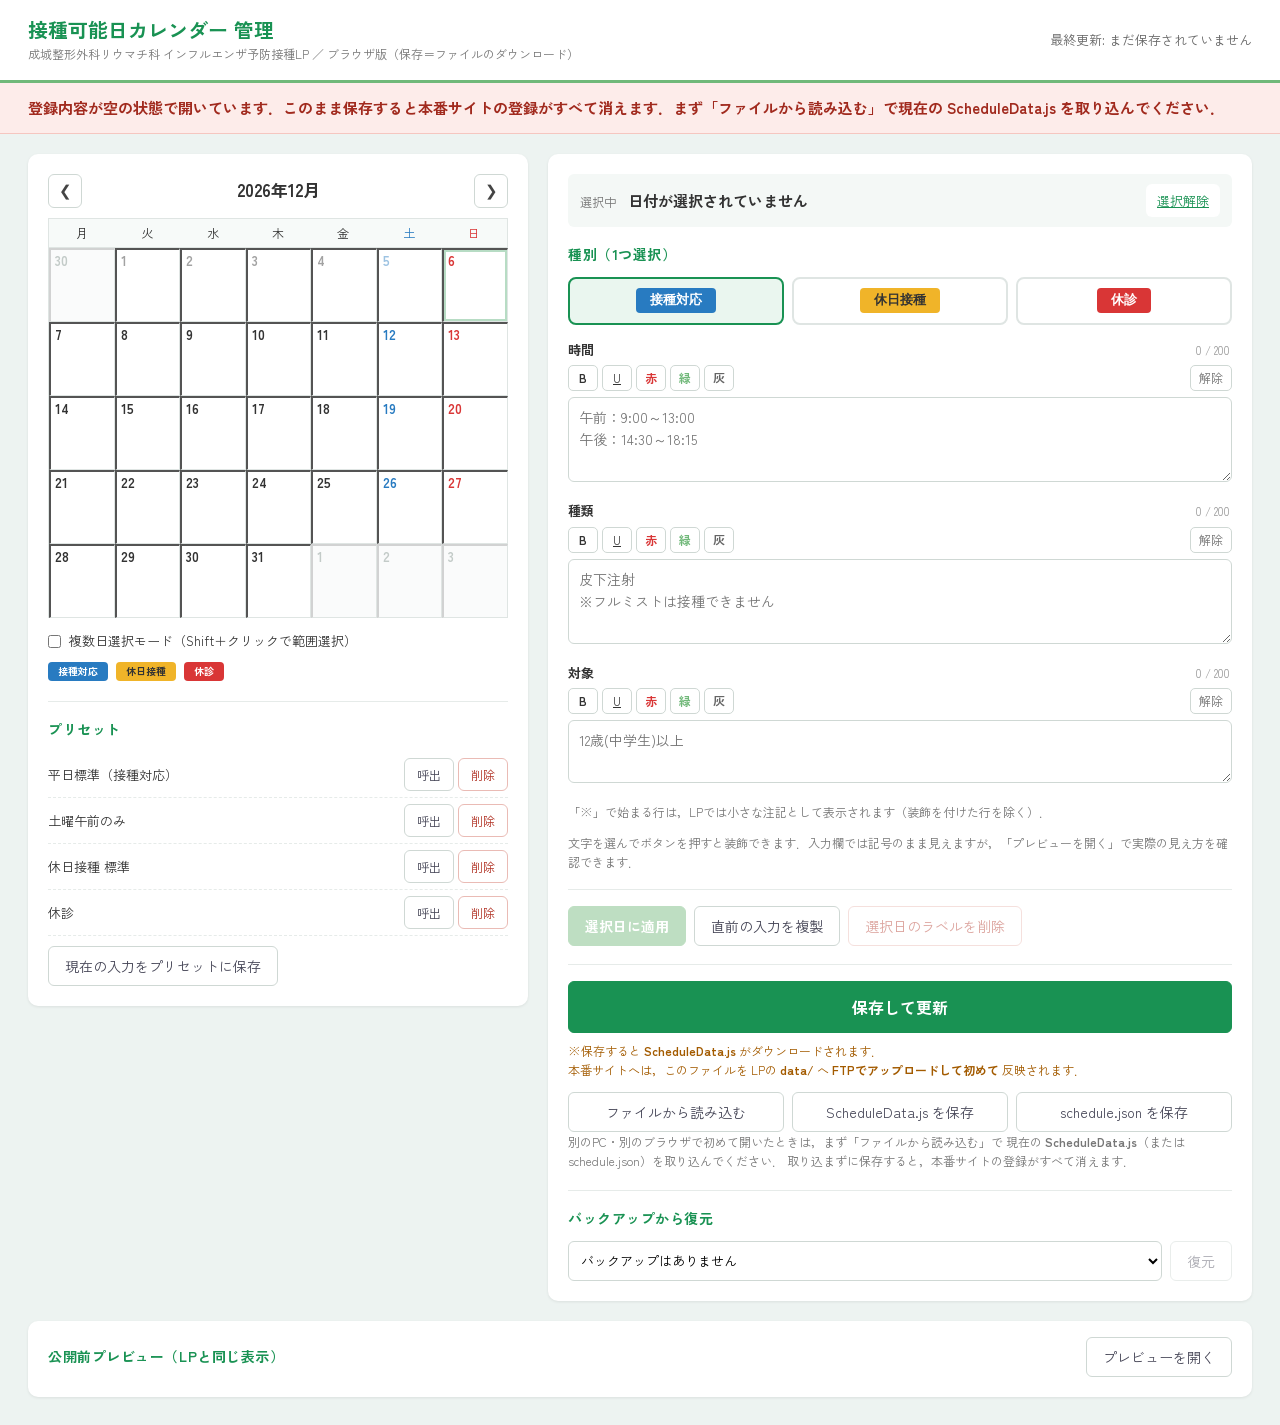
==== calendar-demo/index.html @ a0e67ef4 "Add files via upload" ====
<!doctype html>
<html lang="ja">
<head>
<meta charset="UTF-8">
<meta name="viewport" content="width=device-width, initial-scale=1">
<title>接種可能日カレンダー 管理</title>
<!-- アイコンをインラインで持たせ，favicon.ico の404が毎回コンソールに出るのを防ぐ．
     本物のエラーが警告の中に埋もれないようにするため． -->
<link rel="icon" href="data:image/svg+xml,<svg xmlns='http://www.w3.org/2000/svg' viewBox='0 0 32 32'><rect width='32' height='32' rx='7' fill='%23199253'/><rect x='7' y='9' width='18' height='15' rx='2' fill='%23fff'/><rect x='7' y='9' width='18' height='4' rx='2' fill='%2370b879'/><rect x='10' y='16' width='5' height='3' rx='1' fill='%23287bc1'/><rect x='17' y='16' width='5' height='3' rx='1' fill='%23d93636'/></svg>">
<link rel="preconnect" href="https://fonts.googleapis.com">
<link rel="preconnect" href="https://fonts.gstatic.com" crossorigin>
<link href="https://fonts.googleapis.com/css2?family=Zen+Kaku+Gothic+New:wght@400;500;700&display=swap" rel="stylesheet">
<link rel="stylesheet" href="Assets/Admin.css">
</head>
<body>

<header class="app-header">
  <div class="app-header__title">
    <h1>接種可能日カレンダー 管理</h1>
    <!-- 院内PCの管理サーバ版（http://127.0.0.1:8085/）と見分けが付くよう明記する．
         両方を行き来すると内容が食い違うため，どちらを開いているかは常に分かるようにしておく． -->
    <p class="app-header__sub">成城整形外科リウマチ科 インフルエンザ予防接種LP ／ ブラウザ版（保存＝ファイルのダウンロード）</p>
  </div>
  <div class="app-header__meta">
    <span id="last-updated" class="meta-item">最終更新: —</span>
    <span id="dirty-mark" class="meta-item meta-item--dirty" hidden>未保存の変更があります</span>
  </div>
</header>

<!-- 共有フォルダ切断や競合など，操作を止めるべき事態を知らせる帯 -->
<div id="banner" class="banner" hidden></div>

<main class="layout">

  <!-- ================= 左ペイン：カレンダー ================= -->
  <section class="pane">
    <div class="cal-nav">
      <button type="button" id="prev-month" class="cal-nav__btn" aria-label="前の月">&#10094;</button>
      <div id="cal-title" class="cal-nav__title">—</div>
      <button type="button" id="next-month" class="cal-nav__btn" aria-label="次の月">&#10095;</button>
    </div>

    <div class="cal-week">
      <div>月</div><div>火</div><div>水</div><div>木</div><div>金</div>
      <div class="sat">土</div><div class="sun">日</div>
    </div>
    <div id="cal-grid" class="cal-grid"></div>

    <label class="toggle">
      <input type="checkbox" id="multi-mode">
      <span>複数日選択モード（Shift＋クリックで範囲選択）</span>
    </label>

    <div class="legend">
      <span class="chip chip--vaccination">接種対応</span>
      <span class="chip chip--holiday">休日接種</span>
      <span class="chip chip--closed">休診</span>
    </div>

    <div class="presets">
      <h2 class="pane__heading">プリセット</h2>
      <ul id="preset-list" class="preset-list"></ul>
      <button type="button" id="preset-save" class="btn btn--ghost">現在の入力をプリセットに保存</button>
    </div>
  </section>

  <!-- ================= 右ペイン：編集 ================= -->
  <section class="pane">
    <div class="selection">
      <div>
        <span class="selection__label">選択中</span>
        <span id="selection-text" class="selection__text">日付が選択されていません</span>
      </div>
      <button type="button" id="clear-selection" class="btn btn--text">選択解除</button>
    </div>

    <h2 class="pane__heading">種別（1つ選択）</h2>
    <div class="type-buttons" role="group" aria-label="ラベル種別">
      <button type="button" class="type-btn" data-type="vaccination">
        <span class="chip chip--vaccination">接種対応</span>
      </button>
      <button type="button" class="type-btn" data-type="holiday_vaccination">
        <span class="chip chip--holiday">休日接種</span>
      </button>
      <button type="button" class="type-btn" data-type="closed">
        <span class="chip chip--closed">休診</span>
      </button>
    </div>

    <p id="closed-note" class="note note--info" hidden>
      休診は詳細を入力しなくても保存できます．入力した場合は，休診ラベルを押すと詳細のポップアップが開きます．
    </p>

    <div id="detail-fields" class="fields">
      <div class="field">
        <label for="input-time">時間</label>
        <textarea id="input-time" rows="3" maxlength="800" placeholder="午前：9:00～13:00&#10;午後：14:30～18:15"></textarea>
        <span class="counter" id="counter-time">0 / 200</span>
      </div>
      <div class="field">
        <label for="input-kind">種類</label>
        <textarea id="input-kind" rows="3" maxlength="800" placeholder="皮下注射&#10;※フルミストは接種できません"></textarea>
        <span class="counter" id="counter-kind">0 / 200</span>
      </div>
      <div class="field">
        <label for="input-target">対象</label>
        <textarea id="input-target" rows="2" maxlength="800" placeholder="12歳(中学生)以上"></textarea>
        <span class="counter" id="counter-target">0 / 200</span>
      </div>
      <p class="note">「※」で始まる行は，LPでは小さな注記として表示されます（装飾を付けた行を除く）．</p>
      <p class="note">文字を選んでボタンを押すと装飾できます．入力欄では記号のまま見えますが，「プレビューを開く」で実際の見え方を確認できます．</p>
    </div>

    <div class="editor-actions">
      <button type="button" id="apply" class="btn btn--primary">選択日に適用</button>
      <button type="button" id="duplicate" class="btn btn--ghost">直前の入力を複製</button>
      <button type="button" id="remove" class="btn btn--danger-ghost">選択日のラベルを削除</button>
    </div>

    <div class="save-area">
      <button type="button" id="save" class="btn btn--save">保存して更新</button>
      <p class="note note--strong">※保存すると <strong>ScheduleData.js</strong> がダウンロードされます．<br>
        本番サイトへは，このファイルを LPの <strong>data/</strong> へ <strong>FTPでアップロードして初めて</strong> 反映されます．</p>

      <!-- ボタンを分けてあるのは «1回の操作につきダウンロードは1ファイル» を守るため．
           2ファイルまとめて落とすと，ブラウザが複数ダウンロードの許可を尋ね，
           拒否されると以後このサイトのダウンロードが無言で捨てられる． -->
      <div class="data-actions">
        <button type="button" id="import" class="btn btn--ghost">ファイルから読み込む</button>
        <button type="button" id="download-publish" class="btn btn--ghost">ScheduleData.js を保存</button>
        <button type="button" id="download-json" class="btn btn--ghost">schedule.json を保存</button>
      </div>
      <!-- 見た目を揃えるため，本物のファイル選択欄は隠して上のボタンから開く -->
      <input type="file" id="import-file" accept=".js,.json,application/json,text/javascript" hidden>

      <p class="note">別のPC・別のブラウザで初めて開いたときは，まず「ファイルから読み込む」で
        現在の <strong>ScheduleData.js</strong>（または schedule.json）を取り込んでください．
        取り込まずに保存すると，本番サイトの登録がすべて消えます．</p>
    </div>

    <div class="backups">
      <h2 class="pane__heading">バックアップから復元</h2>
      <div class="backups__row">
        <select id="backup-select" class="select"></select>
        <button type="button" id="restore" class="btn btn--ghost">復元</button>
      </div>
    </div>
  </section>
</main>

<!-- ================= プレビュー ================= -->
<section class="preview">
  <div class="preview__head">
    <h2 class="pane__heading">公開前プレビュー（LPと同じ表示）</h2>
    <button type="button" id="preview-toggle" class="btn btn--ghost">プレビューを開く</button>
  </div>
  <div id="preview-body" class="preview__body" hidden>
    <!-- src はプレビューを開いたときに JS が設定する．
         iframe はページ解析の時点で読み込みが始まるため，ここに src を書くと
         末尾の Admin.js より先に走り，編集中データを受け取れないまま起動してしまう． -->
    <iframe id="preview-frame" class="preview__frame" title="LPプレビュー"></iframe>
    <p class="note">保存前の内容がそのまま表示されます．ラベルを押すとポップアップも確認できます．</p>
  </div>
</section>

<!-- 確認ダイアログ -->
<div id="dialog" class="dialog" hidden>
  <div class="dialog__backdrop"></div>
  <div class="dialog__card" role="dialog" aria-modal="true" aria-labelledby="dialog-title">
    <h3 id="dialog-title" class="dialog__title"></h3>
    <div id="dialog-body" class="dialog__body"></div>
    <div class="dialog__actions">
      <button type="button" id="dialog-cancel" class="btn btn--ghost">キャンセル</button>
      <button type="button" id="dialog-ok" class="btn btn--primary">実行</button>
    </div>
  </div>
</div>

<!-- 保存結果などの通知 -->
<div id="toast" class="toast" hidden></div>

<!-- 読み込む順番に意味がある．
     AppConfig.js / DefaultPresets.js  … 設定と初期値をグローバルに置く
     LocalApi.js                        … その設定を見てブラウザ内APIを組み立てる
     Admin.js                           … 最後に画面を起動する
     JSON ではなく JS で設定を持つのは，file:// で開いた検証時に
     fetch が CORS で失敗するのに対し <script> なら必ず読めるため． -->
<script src="Assets/AppConfig.js"></script>
<script src="Assets/DefaultPresets.js"></script>
<script src="Assets/LocalApi.js"></script>
<script src="Assets/Admin.js"></script>
</body>
</html>
---- calendar-demo/Assets/Admin.css ----
/* =========================================================
   接種可能日カレンダー 管理画面
   配色はLP本体に合わせる（見出し緑 #199253／主ボタン緑 #70b879／
   背景 #edf3f1／破壊的操作 #d93636／土 #287bc1／日祝 #d93636）
========================================================= */

*,
::before,
::after {
	margin: 0;
	padding: 0;
	box-sizing: border-box;
}

/* hidden 属性を常に効かせる．
   author 側で display を指定した要素は，UAスタイルシートの
   [hidden]{display:none} に勝ってしまい «消したはずが見えている» 事故になる． */
[hidden] {
	display: none !important;
}

body {
	background: #edf3f1;
	color: #333;
	font-family: "Zen Kaku Gothic New", "Yu Gothic UI", "Meiryo", sans-serif;
	font-size: 15px;
	line-height: 1.7;
}

/* =========================
   ヘッダ
========================= */
.app-header {
	display: flex;
	align-items: center;
	justify-content: space-between;
	gap: 24px;
	padding: 16px 28px;
	background: #fff;
	border-bottom: 3px solid #70b879;
}
.app-header h1 {
	color: #199253;
	font-size: 20px;
	line-height: 1.4;
}
.app-header__sub {
	color: #777;
	font-size: 12px;
}
.app-header__meta {
	display: flex;
	align-items: center;
	gap: 16px;
	font-size: 13px;
}
.meta-item {
	color: #666;
}
/* 未保存の状態は色と点で目立たせる */
.meta-item--dirty {
	display: inline-flex;
	align-items: center;
	gap: 6px;
	color: #c26a00;
	font-weight: 700;
}
.meta-item--dirty::before {
	content: "";
	width: 8px;
	height: 8px;
	border-radius: 50%;
	background: #f0b429;
}

/* =========================
   警告帯
========================= */
.banner {
	padding: 12px 28px;
	background: #fdecea;
	border-bottom: 1px solid #f5c6c0;
	color: #a12a1e;
	font-weight: 700;
}
.banner[hidden] {
	display: none;
}

/* =========================
   2ペインのレイアウト
========================= */
/* 左ペインは «7列 × マス幅» が収まる幅を確保する．
   これより狭いとカレンダーがペインからはみ出す． */
.layout {
	display: grid;
	grid-template-columns: minmax(420px, 500px) minmax(380px, 1fr);
	gap: 20px;
	align-items: start;
	padding: 20px 28px;
}
@media (max-width: 900px) {
	.layout {
		grid-template-columns: 1fr;
	}
}

.pane {
	padding: 20px;
	background: #fff;
	border-radius: 10px;
	box-shadow: 0 1px 3px rgba(0, 0, 0, .08);
}
.pane__heading {
	margin-bottom: 10px;
	color: #199253;
	font-size: 14px;
	font-weight: 700;
	letter-spacing: .04em;
}

/* =========================
   カレンダー
========================= */
.cal-nav {
	display: flex;
	align-items: center;
	justify-content: space-between;
	margin-bottom: 10px;
}
.cal-nav__title {
	font-size: 17px;
	font-weight: 700;
}
.cal-nav__btn {
	width: 34px;
	height: 34px;
	border: 1px solid #cfd8d4;
	border-radius: 6px;
	background: #fff;
	color: #444;
	font-size: 15px;
	cursor: pointer;
}
.cal-nav__btn:hover:not(:disabled) {
	background: #f2f7f5;
}
.cal-nav__btn:disabled {
	opacity: .3;
	cursor: default;
}

/* 曜日見出しと日付マスは同じ列定義を使う．
   `1fr` は `minmax(auto, 1fr)` の略で，中身（ラベルの文字）より狭くできない．
   見出し側は文字が短く縮むのにマス側は縮まないため，そのままでは列がズレて
   最終列がカードの外へはみ出す．`minmax(0, 1fr)` にして両者を必ず一致させる． */
.cal-week {
	display: grid;
	grid-template-columns: repeat(7, minmax(0, 1fr));
	border: 1px solid #dfe5e3;
	border-bottom: none;
	background: #f7faf9;
	font-size: 12px;
	text-align: center;
}
.cal-week > div {
	padding: 4px 0;
}
.cal-week .sat { color: #287bc1; }
.cal-week .sun { color: #d93636; }

.cal-grid {
	display: grid;
	grid-template-columns: repeat(7, minmax(0, 1fr));
	border-left: 1px solid #dfe5e3;
	border-top: 1px solid #dfe5e3;
}

/* 1日ぶんのマス */
.cell {
	display: flex;
	flex-direction: column;
	min-height: 74px;
	padding: 4px;
	border-right: 1px solid #dfe5e3;
	border-bottom: 1px solid #dfe5e3;
	background: #fff;
	cursor: pointer;
	text-align: left;
	font: inherit;
	color: inherit;
}
.cell:hover {
	background: #f5faf7;
}
.cell__date {
	font-size: 13px;
	font-weight: 700;
	line-height: 1;
}
.cell--sat .cell__date { color: #287bc1; }
.cell--sun .cell__date { color: #d93636; }
.cell--other {
	background: #fafbfb;
	cursor: default;
}
.cell--other .cell__date { color: #c3cbc8; }
/* 過去日は薄く見せて «今から先の入力» に目を向けさせる */
.cell--past .cell__date { opacity: .45; }
.cell--today {
	box-shadow: inset 0 0 0 2px #b7dcc4;
}
/* 選択中は緑の枠で明示する */
.cell--selected {
	background: #eaf6ef;
	box-shadow: inset 0 0 0 2px #70b879;
}
.cell__labels {
	margin-top: auto;
	display: flex;
	flex-direction: column;
	gap: 2px;
	padding-top: 3px;
}

/* ラベルの見た目はLP本体と同じ色にする */
.chip {
	display: block;
	padding: 1px 4px 2px;
	border-radius: 4px;
	font-size: 10px;
	font-weight: 700;
	line-height: 1.4;
	text-align: center;
	white-space: nowrap;
	/* 列が狭くなっても «はみ出す» のではなく «省略される» ようにする */
	overflow: hidden;
	text-overflow: ellipsis;
}
.chip--vaccination { background: #287bc1; color: #fff; }
.chip--holiday     { background: #f0b429; color: #333; }
.chip--closed      { background: #d93636; color: #fff; }

.toggle {
	display: flex;
	align-items: center;
	gap: 8px;
	margin-top: 12px;
	font-size: 13px;
	cursor: pointer;
}
.legend {
	display: flex;
	gap: 8px;
	margin-top: 10px;
}
.legend .chip {
	display: inline-block;
	padding: 2px 10px 3px;
}

/* =========================
   プリセット
========================= */
.presets {
	margin-top: 20px;
	padding-top: 16px;
	border-top: 1px solid #e6ebe9;
}
.preset-list {
	list-style: none;
	margin-bottom: 10px;
}
.preset-list li {
	display: flex;
	align-items: center;
	justify-content: space-between;
	gap: 10px;
	padding: 6px 0;
	border-bottom: 1px dashed #e6ebe9;
	font-size: 13px;
}
.preset-list__actions {
	display: flex;
	gap: 4px;
	flex-shrink: 0;
}

/* =========================
   編集パネル
========================= */
.selection {
	display: flex;
	align-items: center;
	justify-content: space-between;
	gap: 12px;
	margin-bottom: 16px;
	padding: 10px 12px;
	background: #f4f8f6;
	border-radius: 6px;
}
.selection__label {
	margin-right: 8px;
	color: #777;
	font-size: 12px;
}
.selection__text {
	font-weight: 700;
}

.type-buttons {
	display: grid;
	grid-template-columns: repeat(3, 1fr);
	gap: 8px;
	margin-bottom: 14px;
}
.type-btn {
	display: flex;
	align-items: center;
	justify-content: center;
	height: 48px;
	border: 2px solid #dfe5e3;
	border-radius: 8px;
	background: #fff;
	cursor: pointer;
}
.type-btn:hover {
	border-color: #b9ccc3;
}
/* 選択中の種別 */
.type-btn.is-active {
	border-color: #199253;
	background: #eaf6ef;
}
.type-btn .chip {
	display: inline-block;
	padding: 3px 14px 4px;
	font-size: 13px;
}

.fields {
	display: flex;
	flex-direction: column;
	gap: 12px;
}
/* 休診を選んだときは «任意入力» であることを見た目で示す */
.fields.is-optional {
	opacity: .72;
}
.field {
	position: relative;
}
.field label {
	display: block;
	margin-bottom: 4px;
	font-size: 13px;
	font-weight: 700;
}
.field textarea {
	width: 100%;
	padding: 8px 10px;
	border: 1px solid #cfd8d4;
	border-radius: 6px;
	background: #fff;
	color: #333;
	font-family: inherit;
	font-size: 14px;
	line-height: 1.6;
	resize: vertical;
}
.field textarea:focus {
	outline: 2px solid #70b879;
	outline-offset: -1px;
}
.counter {
	position: absolute;
	right: 2px;
	top: 2px;
	color: #999;
	font-size: 11px;
}
.counter.is-over {
	color: #d93636;
	font-weight: 700;
}

/* =========================
   文字装飾のツールバー
   入力欄の直上に置く．カウンタは .field 基準の絶対配置で
   ラベル行の右に浮いているため，ここに差し込んでも重ならない．
========================= */
.deco-toolbar {
	display: flex;
	flex-wrap: wrap;
	gap: 4px;
	margin-bottom: 6px;
}
.deco-btn {
	min-width: 30px;
	height: 26px;
	padding: 0 8px;
	border: 1px solid #cfd8d4;
	border-radius: 5px;
	background: #fff;
	color: #333;
	font-family: inherit;
	font-size: 12px;
	line-height: 1;
	cursor: pointer;
	transition: background-color .15s ease-out, border-color .15s ease-out;
}
.deco-btn:hover {
	background: #f0f5f2;
	border-color: #70b879;
}
.deco-btn:active {
	background: #e3ece7;
}
.deco-btn:focus-visible {
	outline: 2px solid #70b879;
	outline-offset: 1px;
}

/* ボタンの見た目そのものを «押した結果» にする．
   説明を読まなくても何が起きるか分かるようにするため，
   色はLP側（style.css の .is-red / .is-green / .is-gray）と揃える． */
.deco-btn--bold {
	font-weight: 700;
}
.deco-btn--underline {
	text-decoration: underline;
}
.deco-btn--red {
	color: #d93636;
	font-weight: 700;
}
.deco-btn--green {
	color: #70b879;
	font-weight: 700;
}
.deco-btn--gray {
	color: #666;
	font-weight: 700;
}

/* 解除は «付ける» ボタンと役割が逆なので，右端へ離して控えめに置く */
.deco-btn--clear {
	margin-left: auto;
	color: #777;
}

.note {
	color: #777;
	font-size: 12px;
	line-height: 1.6;
}
.note--info {
	margin: 10px 0;
	padding: 8px 10px;
	background: #fff8e6;
	border-left: 3px solid #f0b429;
	color: #8a6100;
}
.note--strong {
	margin-top: 8px;
	color: #a35b00;
}

.editor-actions {
	display: flex;
	flex-wrap: wrap;
	gap: 8px;
	margin-top: 18px;
	padding-top: 16px;
	border-top: 1px solid #e6ebe9;
}
.save-area {
	margin-top: 18px;
	padding-top: 16px;
	border-top: 1px solid #e6ebe9;
}
.backups {
	margin-top: 20px;
	padding-top: 16px;
	border-top: 1px solid #e6ebe9;
}
.backups__row {
	display: flex;
	gap: 8px;
}
.select {
	flex: 1;
	min-width: 0;
	padding: 7px 8px;
	border: 1px solid #cfd8d4;
	border-radius: 6px;
	background: #fff;
	font-family: inherit;
	font-size: 13px;
}

/* =========================
   ボタン
========================= */
.btn {
	padding: 9px 16px;
	border: 1px solid transparent;
	border-radius: 6px;
	background: #fff;
	color: #333;
	font-family: inherit;
	font-size: 14px;
	cursor: pointer;
	transition: background .15s, border-color .15s, color .15s;
}
.btn:disabled {
	opacity: .45;
	cursor: default;
}
.btn--primary {
	background: #70b879;
	border-color: #70b879;
	color: #fff;
	font-weight: 700;
}
.btn--primary:hover:not(:disabled) {
	background: #5da566;
	border-color: #5da566;
}
.btn--save {
	width: 100%;
	padding: 13px 16px;
	background: #199253;
	border-color: #199253;
	color: #fff;
	font-size: 16px;
	font-weight: 700;
}
.btn--save:hover:not(:disabled) {
	background: #147a45;
}
.btn--ghost {
	border-color: #cfd8d4;
	color: #445;
}
.btn--ghost:hover:not(:disabled) {
	background: #f2f7f5;
}
.btn--danger-ghost {
	border-color: #eabbb5;
	color: #b3372a;
}
.btn--danger-ghost:hover:not(:disabled) {
	background: #fdecea;
}
.btn--danger {
	background: #d93636;
	border-color: #d93636;
	color: #fff;
	font-weight: 700;
}
/* 押しやすさのため，小さいボタンでも高さ32pxを下回らないようにする */
.btn--text {
	padding: 6px 10px;
	color: #199253;
	font-size: 13px;
	text-decoration: underline;
}
.btn--small {
	padding: 7px 12px;
	font-size: 12px;
}

/* =========================
   プレビュー
========================= */
.preview {
	margin: 0 28px 28px;
	padding: 16px 20px 20px;
	background: #fff;
	border-radius: 10px;
	box-shadow: 0 1px 3px rgba(0, 0, 0, .08);
}
.preview__head {
	display: flex;
	align-items: center;
	justify-content: space-between;
	gap: 16px;
}
.preview__head .pane__heading {
	margin-bottom: 0;
}
.preview__body {
	margin-top: 14px;
}
.preview__frame {
	width: 100%;
	max-width: 480px;
	height: 620px;
	border: 1px solid #dfe5e3;
	border-radius: 8px;
	background: #fff;
}

/* =========================
   確認ダイアログ
========================= */
.dialog {
	position: fixed;
	inset: 0;
	z-index: 100;
}
.dialog[hidden] {
	display: none;
}
.dialog__backdrop {
	position: absolute;
	inset: 0;
	background: rgba(0, 0, 0, .4);
}
.dialog__card {
	position: absolute;
	top: 50%;
	left: 50%;
	transform: translate(-50%, -50%);
	width: min(460px, calc(100vw - 40px));
	max-height: min(88vh, 640px);
	display: flex;
	flex-direction: column;
	padding: 22px 24px 18px;
	border-radius: 10px;
	background: #fff;
	box-shadow: 0 12px 34px rgba(0, 0, 0, .3);
}
.dialog__title {
	margin-bottom: 10px;
	color: #199253;
	font-size: 17px;
}
.dialog__body {
	overflow-y: auto;
	font-size: 14px;
}

/* 日付の一覧は «枠のあるスクロール箱» にする．
   本文ごと伸ばすとカードが画面高を超え，内容が黙って切れて見える． */
.dialog__body ul {
	max-height: 34vh;
	margin: 8px 0 0;
	padding: 8px 10px 8px 30px;
	overflow-y: auto;
	border: 1px solid #e6ebe9;
	border-radius: 6px;
	background: #fafbfb;
}
/* 入力を伴うダイアログ（プリセット名など） */
.dialog__field {
	display: block;
}
.dialog__field span {
	display: block;
	margin-bottom: 6px;
	font-size: 13px;
	font-weight: 700;
}
.dialog__input {
	width: 100%;
	padding: 9px 10px;
	border: 1px solid #cfd8d4;
	border-radius: 6px;
	background: #fff;
	color: #333;
	font-family: inherit;
	font-size: 14px;
}
.dialog__input:focus {
	outline: 2px solid #70b879;
	outline-offset: -1px;
}

.dialog__body .warn {
	margin-top: 10px;
	padding: 8px 10px;
	background: #fff8e6;
	border-left: 3px solid #f0b429;
	color: #8a6100;
}
.dialog__actions {
	display: flex;
	justify-content: flex-end;
	gap: 8px;
	margin-top: 18px;
	/* 本文がスクロールしてもボタンは必ず見えるようにする */
	flex-shrink: 0;
}

/* 画面が低いノートPC・高い表示スケールでも収まるよう余白を詰める */
@media (max-height: 620px) {
	.dialog__card {
		padding: 16px 18px 14px;
	}
	.dialog__title {
		margin-bottom: 8px;
		font-size: 16px;
	}
	.dialog__body ul {
		max-height: 28vh;
	}
	.dialog__actions {
		margin-top: 12px;
	}
}

/* =========================
   トースト通知
========================= */
.toast {
	position: fixed;
	left: 50%;
	bottom: 28px;
	transform: translateX(-50%);
	z-index: 200;
	padding: 12px 22px;
	border-radius: 8px;
	background: #199253;
	color: #fff;
	font-weight: 700;
	box-shadow: 0 6px 18px rgba(0, 0, 0, .25);
}
.toast[hidden] {
	display: none;
}
.toast--error {
	background: #d93636;
}

/* =========================================================
   静的版（GitHub Pages）で追加した操作の並び

   「ファイルから読み込む」「もう一度ダウンロード」の2つ．
   保存ボタンと同じ枠（.save-area）の中に置き，
   «公開までの一連の作業» が1か所にまとまって見えるようにしている．
========================================================= */
.data-actions {
	display: flex;
	flex-wrap: wrap;
	gap: 8px;
	margin-top: 12px;
}
.data-actions .btn {
	/* 2つを均等に伸ばす．画面が狭いときは折り返して縦に積まれる */
	flex: 1;
	min-width: 150px;
}
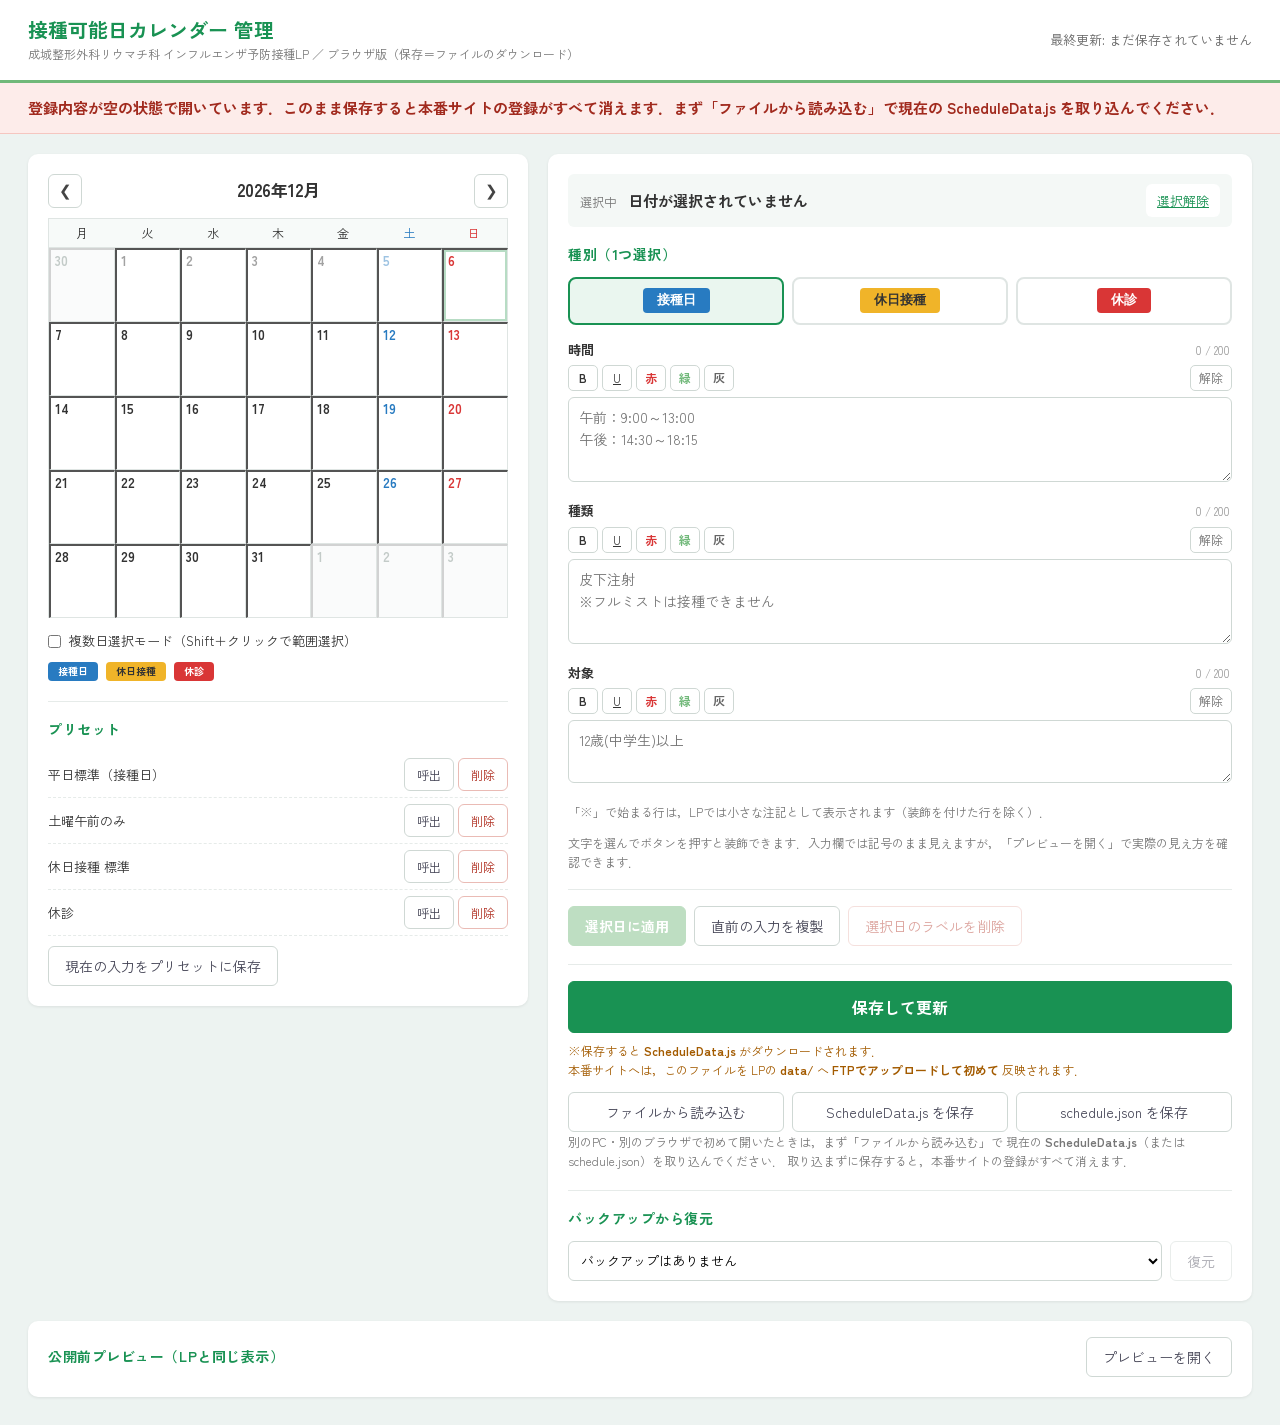
==== commit b5a719b0: "Add files via upload" ====
--- a/calendar-demo/index.html
+++ b/calendar-demo/index.html
@@ -52,7 +52,7 @@
     </label>
 
     <div class="legend">
-      <span class="chip chip--vaccination">接種対応</span>
+      <span class="chip chip--vaccination">接種日</span>
       <span class="chip chip--holiday">休日接種</span>
       <span class="chip chip--closed">休診</span>
     </div>
@@ -77,7 +77,7 @@
     <h2 class="pane__heading">種別（1つ選択）</h2>
     <div class="type-buttons" role="group" aria-label="ラベル種別">
       <button type="button" class="type-btn" data-type="vaccination">
-        <span class="chip chip--vaccination">接種対応</span>
+        <span class="chip chip--vaccination">接種日</span>
       </button>
       <button type="button" class="type-btn" data-type="holiday_vaccination">
         <span class="chip chip--holiday">休日接種</span>
